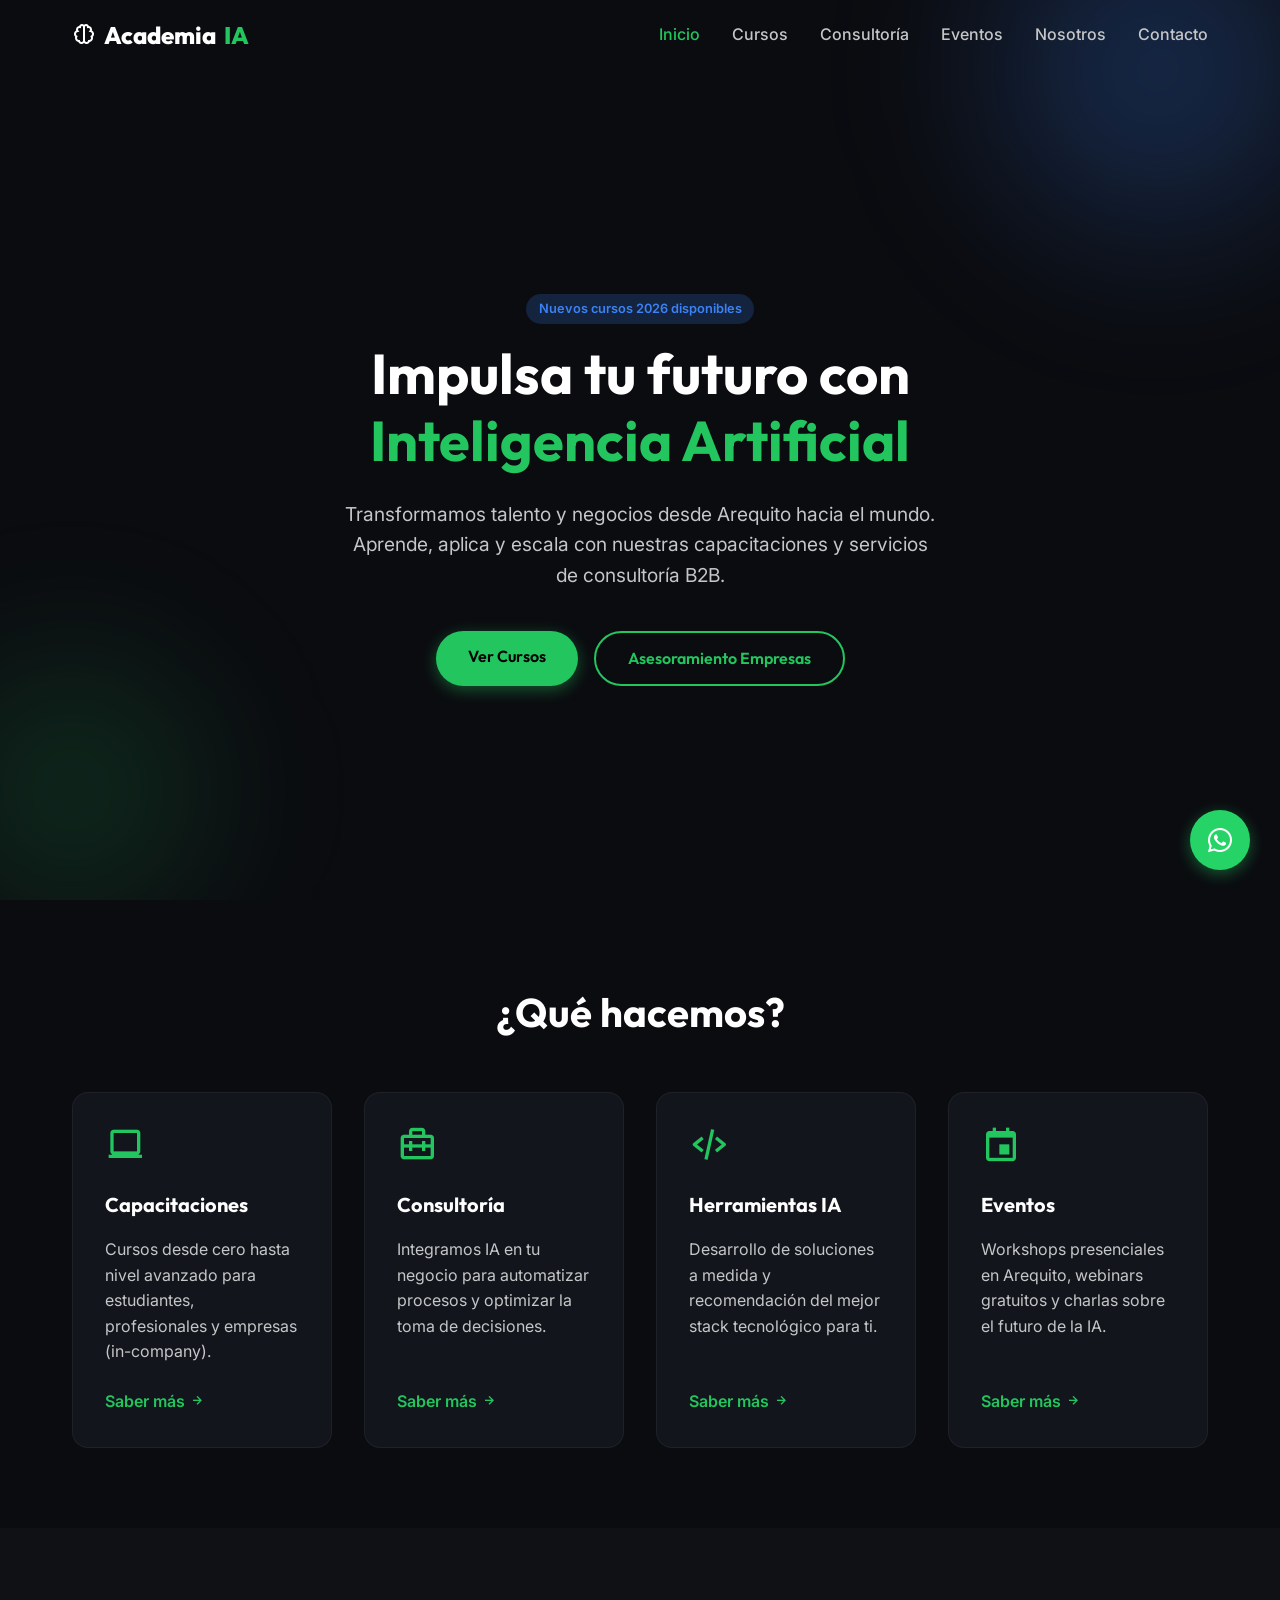
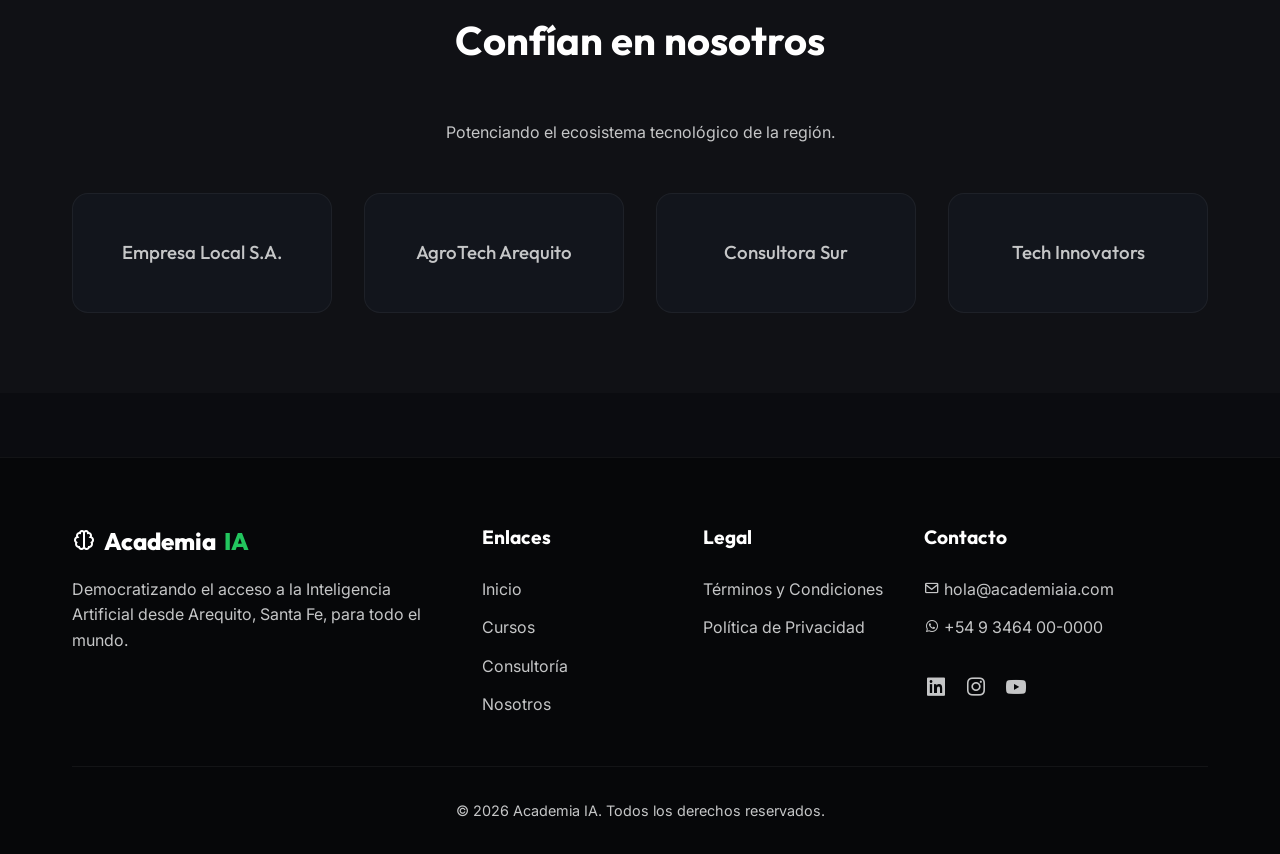
==== index.html @ dbc8f52d "Initial commit: Sitio web Academia IA" ====
﻿<!DOCTYPE html>
<html lang="es">
<head>
    <meta charset="UTF-8">
    <meta name="viewport" content="width=device-width, initial-scale=1.0">
    <title>Academia IA | Impulsa tu futuro con Inteligencia Artificial</title>
    <meta name="description" content="Academia y Consultora de Inteligencia Artificial en Arequito. Capacitaciones, consultoría B2B y herramientas IA.">
    <!-- Boxicons CSS -->
    <link href='https://unpkg.com/boxicons@2.1.4/css/boxicons.min.css' rel='stylesheet'>
    <!-- Custom CSS -->
    <link rel="stylesheet" href="css/style.css">
</head>
<body>

    <!-- Header / Navbar -->
    <header class="header">
        <div class="container nav-container">
            <a href="index.html" class="logo">
                <i class='bx bx-brain'></i> Academia<span>IA</span>
            </a>
            
            <nav class="nav-menu">
                <a href="index.html" class="nav-link active">Inicio</a>
                <a href="capacitaciones.html" class="nav-link">Cursos</a>
                <a href="servicios.html" class="nav-link">Consultoría</a>
                <a href="eventos.html" class="nav-link">Eventos</a>
                <a href="nosotros.html" class="nav-link">Nosotros</a>
                <a href="contacto.html" class="nav-link">Contacto</a>
            </nav>

            <button class="hamburger">
                <i class='bx bx-menu'></i>
            </button>
        </div>
    </header>

    <!-- Hero Section -->
    <section class="hero">
        <div class="container">
            <div class="hero-content">
                <span class="badge">Nuevos cursos 2026 disponibles</span>
                <h1 class="hero-title">Impulsa tu futuro con <span class="text-gradient">Inteligencia Artificial</span></h1>
                <p class="hero-subtitle">Transformamos talento y negocios desde Arequito hacia el mundo. Aprende, aplica y escala con nuestras capacitaciones y servicios de consultoría B2B.</p>
                
                <div class="hero-btns">
                    <a href="capacitaciones.html" class="btn btn-primary">Ver Cursos</a>
                    <a href="servicios.html" class="btn btn-outline">Asesoramiento Empresas</a>
                </div>
            </div>
        </div>
    </section>

    <!-- Qué hacemos Section -->
    <section class="section">
        <div class="container">
            <h2 class="section-title">¿Qué hacemos?</h2>
            
            <div class="grid-4">
                <!-- Pilar 1 -->
                <div class="card">
                    <i class='bx bx-laptop card-icon'></i>
                    <h3 class="card-title">Capacitaciones</h3>
                    <p class="card-desc">Cursos desde cero hasta nivel avanzado para estudiantes, profesionales y empresas (in-company).</p>
                    <a href="capacitaciones.html" class="text-gradient" style="font-weight:600;">Saber más <i class='bx bx-right-arrow-alt'></i></a>
                </div>
                
                <!-- Pilar 2 -->
                <div class="card">
                    <i class='bx bx-briefcase-alt-2 card-icon'></i>
                    <h3 class="card-title">Consultoría</h3>
                    <p class="card-desc">Integramos IA en tu negocio para automatizar procesos y optimizar la toma de decisiones.</p>
                    <a href="servicios.html" class="text-gradient" style="font-weight:600;">Saber más <i class='bx bx-right-arrow-alt'></i></a>
                </div>

                <!-- Pilar 3 -->
                <div class="card">
                    <i class='bx bx-code-alt card-icon'></i>
                    <h3 class="card-title">Herramientas IA</h3>
                    <p class="card-desc">Desarrollo de soluciones a medida y recomendación del mejor stack tecnológico para ti.</p>
                    <a href="servicios.html" class="text-gradient" style="font-weight:600;">Saber más <i class='bx bx-right-arrow-alt'></i></a>
                </div>

                <!-- Pilar 4 -->
                <div class="card">
                    <i class='bx bx-calendar-event card-icon'></i>
                    <h3 class="card-title">Eventos</h3>
                    <p class="card-desc">Workshops presenciales en Arequito, webinars gratuitos y charlas sobre el futuro de la IA.</p>
                    <a href="eventos.html" class="text-gradient" style="font-weight:600;">Saber más <i class='bx bx-right-arrow-alt'></i></a>
                </div>
            </div>
        </div>
    </section>

    <!-- Confianza Section -->
    <section class="section" style="background: rgba(255,255,255,0.02);">
        <div class="container">
            <h2 class="section-title">Confían en nosotros</h2>
            <p class="text-center" style="margin-bottom: 3rem; color: var(--text-main);">Potenciando el ecosistema tecnológico de la región.</p>
            
            <div class="grid-4 text-center">
                <div class="card" style="align-items: center; justify-content: center; min-height: 120px;">
                    <h3 style="color: var(--text-main); font-weight: 500;">Empresa Local S.A.</h3>
                </div>
                <div class="card" style="align-items: center; justify-content: center; min-height: 120px;">
                    <h3 style="color: var(--text-main); font-weight: 500;">AgroTech Arequito</h3>
                </div>
                <div class="card" style="align-items: center; justify-content: center; min-height: 120px;">
                    <h3 style="color: var(--text-main); font-weight: 500;">Consultora Sur</h3>
                </div>
                <div class="card" style="align-items: center; justify-content: center; min-height: 120px;">
                    <h3 style="color: var(--text-main); font-weight: 500;">Tech Innovators</h3>
                </div>
            </div>
        </div>
    </section>

    <!-- Footer -->
    <footer class="footer">
        <div class="container">
            <div class="footer-grid">
                <div class="footer-col">
                    <a href="index.html" class="logo" style="margin-bottom: 1rem;">
                        <i class='bx bx-brain'></i> Academia<span>IA</span>
                    </a>
                    <p style="color: var(--text-main); margin-bottom: 1rem;">
                        Democratizando el acceso a la Inteligencia Artificial desde Arequito, Santa Fe, para todo el mundo.
                    </p>
                </div>
                
                <div class="footer-col">
                    <h4>Enlaces</h4>
                    <div class="footer-links">
                        <a href="index.html">Inicio</a>
                        <a href="capacitaciones.html">Cursos</a>
                        <a href="servicios.html">Consultoría</a>
                        <a href="nosotros.html">Nosotros</a>
                    </div>
                </div>

                <div class="footer-col">
                    <h4>Legal</h4>
                    <div class="footer-links">
                        <a href="#">Términos y Condiciones</a>
                        <a href="#">Política de Privacidad</a>
                    </div>
                </div>

                <div class="footer-col">
                    <h4>Contacto</h4>
                    <div class="footer-links">
                        <a href="mailto:hola@academiaia.com"><i class='bx bx-envelope'></i> hola@academiaia.com</a>
                        <a href="#"><i class='bx bxl-whatsapp'></i> +54 9 3464 00-0000</a>
                        <div style="display: flex; gap: 1rem; margin-top: 1rem; font-size: 1.5rem;">
                            <a href="#"><i class='bx bxl-linkedin-square'></i></a>
                            <a href="#"><i class='bx bxl-instagram'></i></a>
                            <a href="#"><i class='bx bxl-youtube'></i></a>
                        </div>
                    </div>
                </div>
            </div>
            
            <div class="footer-bottom">
                <p>&copy; 2026 Academia IA. Todos los derechos reservados.</p>
            </div>
        </div>
    </footer>

    <!-- WhatsApp FAB -->
    <a href="#" class="wa-fab" target="_blank" aria-label="Chat en WhatsApp">
        <i class='bx bxl-whatsapp'></i>
    </a>

    <script src="js/main.js"></script>
</body>
</html>
---- css/style.css ----
@import url('https://fonts.googleapis.com/css2?family=Inter:wght@300;400;500;600&family=Outfit:wght@400;500;700;800&display=swap');

:root {
  --bg-main: #0B0C10;
  --bg-card: #12151c;
  --bg-glass: rgba(31, 40, 51, 0.7);
  --text-main: #C5C6C7;
  --text-light: #ffffff;
  
  /* Nuevos tonos verdes y azules sólidos */
  --accent-blue: #3b82f6; 
  --accent-green: #22c55e;
  
  --font-body: 'Inter', sans-serif;
  --font-heading: 'Outfit', sans-serif;
  
  --transition: all 0.3s ease;
  --radius-sm: 8px;
  --radius-md: 16px;
  --radius-lg: 24px;
}

* {
  margin: 0;
  padding: 0;
  box-sizing: border-box;
}

body {
  font-family: var(--font-body);
  background-color: var(--bg-main);
  color: var(--text-main);
  line-height: 1.6;
  overflow-x: hidden;
}

h1, h2, h3, h4, h5, h6 {
  font-family: var(--font-heading);
  color: var(--text-light);
  font-weight: 700;
}

a {
  text-decoration: none;
  color: inherit;
  transition: var(--transition);
}

ul {
  list-style: none;
}

img {
  max-width: 100%;
  height: auto;
  display: block;
}

/* Typography Utilities (Ahora sin degradado) */
.text-gradient {
  color: var(--accent-green);
}

.text-center { text-align: center; }

/* Layout */
.container {
  width: 100%;
  max-width: 1200px;
  margin: 0 auto;
  padding: 0 2rem;
}

.section {
  padding: 5rem 0;
}

.section-title {
  font-size: 2.5rem;
  margin-bottom: 3rem;
  text-align: center;
}

/* Buttons */
.btn {
  display: inline-block;
  padding: 0.8rem 2rem;
  border-radius: 50px;
  font-family: var(--font-heading);
  font-weight: 600;
  font-size: 1rem;
  cursor: pointer;
  transition: var(--transition);
  border: none;
  text-align: center;
}

.btn-primary {
  background: var(--accent-green);
  color: #000;
  box-shadow: 0 4px 15px rgba(34, 197, 94, 0.4);
}

.btn-primary:hover {
  transform: translateY(-3px);
  box-shadow: 0 6px 20px rgba(34, 197, 94, 0.6);
}

.btn-outline {
  background: transparent;
  color: var(--accent-green);
  border: 2px solid var(--accent-green);
}

.btn-outline:hover {
  background: rgba(34, 197, 94, 0.1);
  transform: translateY(-3px);
}

/* Header & Nav */
.header {
  position: fixed;
  top: 0;
  left: 0;
  width: 100%;
  z-index: 1000;
  padding: 1rem 0;
  transition: var(--transition);
}

.header.scrolled {
  background: var(--bg-glass);
  backdrop-filter: blur(10px);
  -webkit-backdrop-filter: blur(10px);
  box-shadow: 0 4px 30px rgba(0, 0, 0, 0.5);
  padding: 0.8rem 0;
}

.nav-container {
  display: flex;
  justify-content: space-between;
  align-items: center;
}

.logo {
  font-family: var(--font-heading);
  font-size: 1.5rem;
  font-weight: 800;
  color: var(--text-light);
  display: flex;
  align-items: center;
  gap: 0.5rem;
}

.logo span {
  color: var(--accent-green);
}

.nav-menu {
  display: flex;
  gap: 2rem;
  align-items: center;
}

.nav-link {
  font-weight: 500;
  font-size: 1rem;
  color: var(--text-main);
}

.nav-link:hover, .nav-link.active {
  color: var(--accent-green);
}

.hamburger {
  display: none;
  cursor: pointer;
  background: none;
  border: none;
  color: var(--text-light);
  font-size: 1.5rem;
}

/* Hero Section Animada */
.hero {
  min-height: 100vh;
  display: flex;
  align-items: center;
  position: relative;
  overflow: hidden;
  padding-top: 80px;
}

@keyframes floatOrb1 {
  0% { transform: translate(0, 0) scale(1); }
  33% { transform: translate(-50px, 50px) scale(1.1); }
  66% { transform: translate(30px, -30px) scale(0.9); }
  100% { transform: translate(0, 0) scale(1); }
}

@keyframes floatOrb2 {
  0% { transform: translate(0, 0) scale(1); }
  33% { transform: translate(50px, -50px) scale(1.1); }
  66% { transform: translate(-30px, 30px) scale(0.9); }
  100% { transform: translate(0, 0) scale(1); }
}

.hero::before {
  content: '';
  position: absolute;
  top: -20%;
  right: -10%;
  width: 500px;
  height: 500px;
  background: radial-gradient(circle, rgba(59,130,246,0.3) 0%, rgba(11,12,16,0) 70%);
  border-radius: 50%;
  z-index: -1;
  filter: blur(60px);
  animation: floatOrb1 15s ease-in-out infinite;
}

.hero::after {
  content: '';
  position: absolute;
  bottom: -10%;
  left: -10%;
  width: 400px;
  height: 400px;
  background: radial-gradient(circle, rgba(34,197,94,0.2) 0%, rgba(11,12,16,0) 70%);
  border-radius: 50%;
  z-index: -1;
  filter: blur(60px);
  animation: floatOrb2 12s ease-in-out infinite reverse;
}

.hero-content {
  max-width: 800px;
  margin: 0 auto;
  text-align: center;
}

.hero-title {
  font-size: 3.5rem;
  line-height: 1.2;
  margin-bottom: 1.5rem;
}

.hero-subtitle {
  font-size: 1.2rem;
  margin-bottom: 2.5rem;
  color: var(--text-main);
  max-width: 600px;
  margin-left: auto;
  margin-right: auto;
}

.hero-btns {
  display: flex;
  gap: 1rem;
  justify-content: center;
}

/* Cards / Features */
.grid-2 {
  display: grid;
  grid-template-columns: repeat(2, 1fr);
  gap: 2rem;
}

.grid-3 {
  display: grid;
  grid-template-columns: repeat(3, 1fr);
  gap: 2rem;
}

.grid-4 {
  display: grid;
  grid-template-columns: repeat(4, 1fr);
  gap: 2rem;
}

.card {
  background: var(--bg-card);
  border: 1px solid rgba(255, 255, 255, 0.05);
  border-radius: var(--radius-md);
  padding: 2rem;
  transition: var(--transition);
  position: relative;
  overflow: hidden;
  display: flex;
  flex-direction: column;
}

.card:hover {
  transform: translateY(-10px);
  border-color: rgba(34, 197, 94, 0.3);
  box-shadow: 0 10px 30px rgba(0, 0, 0, 0.5);
}

.card-icon {
  font-size: 2.5rem;
  margin-bottom: 1.5rem;
  color: var(--accent-green);
}

.card-title {
  font-size: 1.25rem;
  margin-bottom: 1rem;
}

.card-desc {
  color: var(--text-main);
  margin-bottom: 1.5rem;
  flex-grow: 1;
}

/* Tabs */
.tabs {
  display: flex;
  justify-content: center;
  gap: 1rem;
  margin-bottom: 3rem;
}

.tab-btn {
  background: var(--bg-card);
  color: var(--text-main);
  border: 1px solid rgba(255,255,255,0.1);
  padding: 0.8rem 2rem;
  border-radius: 50px;
  cursor: pointer;
  font-family: var(--font-heading);
  font-weight: 600;
  transition: var(--transition);
}

.tab-btn.active, .tab-btn:hover {
  background: var(--accent-green);
  color: #000;
  border-color: var(--accent-green);
}

.tab-content {
  display: none;
}

.tab-content.active {
  display: block;
  animation: fadeIn 0.5s ease;
}

@keyframes fadeIn {
  from { opacity: 0; transform: translateY(10px); }
  to { opacity: 1; transform: translateY(0); }
}

/* Badges */
.badge {
  display: inline-block;
  padding: 0.3rem 0.8rem;
  border-radius: 50px;
  font-size: 0.8rem;
  font-weight: 600;
  background: rgba(59, 130, 246, 0.2);
  color: var(--accent-blue);
  margin-bottom: 1rem;
}

/* Forms */
.form-group {
  margin-bottom: 1.5rem;
}

.form-label {
  display: block;
  margin-bottom: 0.5rem;
  font-weight: 500;
}

.form-control {
  width: 100%;
  padding: 1rem;
  background: rgba(255,255,255,0.05);
  border: 1px solid rgba(255,255,255,0.1);
  border-radius: var(--radius-sm);
  color: var(--text-light);
  font-family: var(--font-body);
  transition: var(--transition);
}

.form-control:focus {
  outline: none;
  border-color: var(--accent-green);
  background: rgba(255,255,255,0.08);
}

/* Footer */
.footer {
  background: #060709;
  padding: 4rem 0 2rem;
  margin-top: 4rem;
  border-top: 1px solid rgba(255,255,255,0.05);
}

.footer-grid {
  display: grid;
  grid-template-columns: 2fr 1fr 1fr 1.5fr;
  gap: 2rem;
  margin-bottom: 3rem;
}

.footer-col h4 {
  font-size: 1.2rem;
  margin-bottom: 1.5rem;
  color: var(--text-light);
}

.footer-links {
  display: flex;
  flex-direction: column;
  gap: 0.8rem;
}

.footer-links a:hover {
  color: var(--accent-green);
}

.footer-bottom {
  text-align: center;
  padding-top: 2rem;
  border-top: 1px solid rgba(255,255,255,0.05);
  font-size: 0.9rem;
}

/* WhatsApp FAB */
.wa-fab {
  position: fixed;
  bottom: 30px;
  right: 30px;
  width: 60px;
  height: 60px;
  background: #25D366;
  color: white;
  border-radius: 50%;
  display: flex;
  align-items: center;
  justify-content: center;
  font-size: 2rem;
  box-shadow: 0 4px 15px rgba(37, 211, 102, 0.4);
  z-index: 1000;
  transition: var(--transition);
}

.wa-fab:hover {
  transform: scale(1.1);
  box-shadow: 0 6px 20px rgba(37, 211, 102, 0.6);
}

/* Responsive */
@media (max-width: 992px) {
  .grid-4 { grid-template-columns: repeat(2, 1fr); }
  .grid-3 { grid-template-columns: repeat(2, 1fr); }
  .footer-grid { grid-template-columns: repeat(2, 1fr); }
  .hero-title { font-size: 2.8rem; }
}

@media (max-width: 768px) {
  .hamburger { display: block; }
  
  .nav-menu {
    position: fixed;
    top: 0;
    right: -100%;
    width: 80%;
    max-width: 300px;
    height: 100vh;
    background: var(--bg-card);
    flex-direction: column;
    justify-content: center;
    transition: 0.4s ease;
    box-shadow: -5px 0 30px rgba(0,0,0,0.5);
  }
  
  .nav-menu.active {
    right: 0;
  }
  
  .grid-2, .grid-3, .grid-4 {
    grid-template-columns: 1fr;
  }
  
  .footer-grid {
    grid-template-columns: 1fr;
  }
  
  .hero-title { font-size: 2.2rem; }
  .hero-btns { flex-direction: column; }
  .section { padding: 3rem 0; }
}
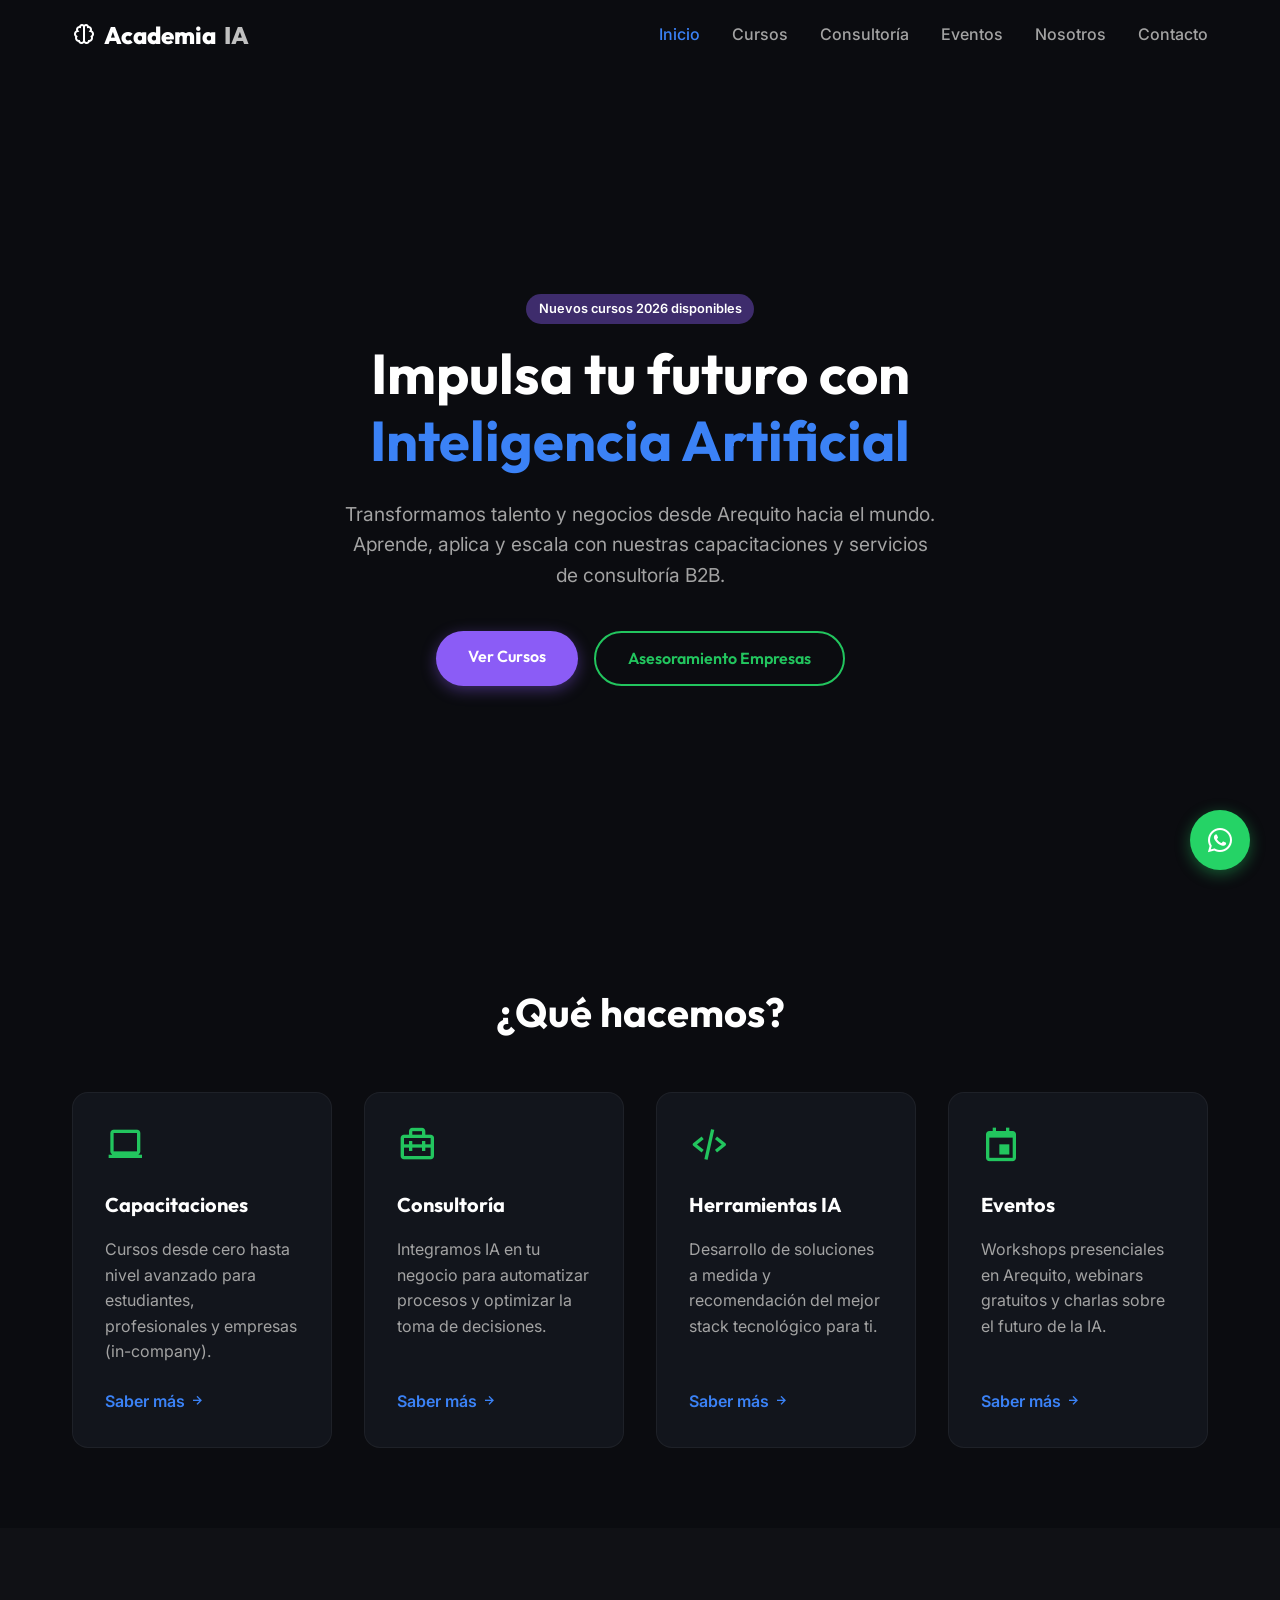
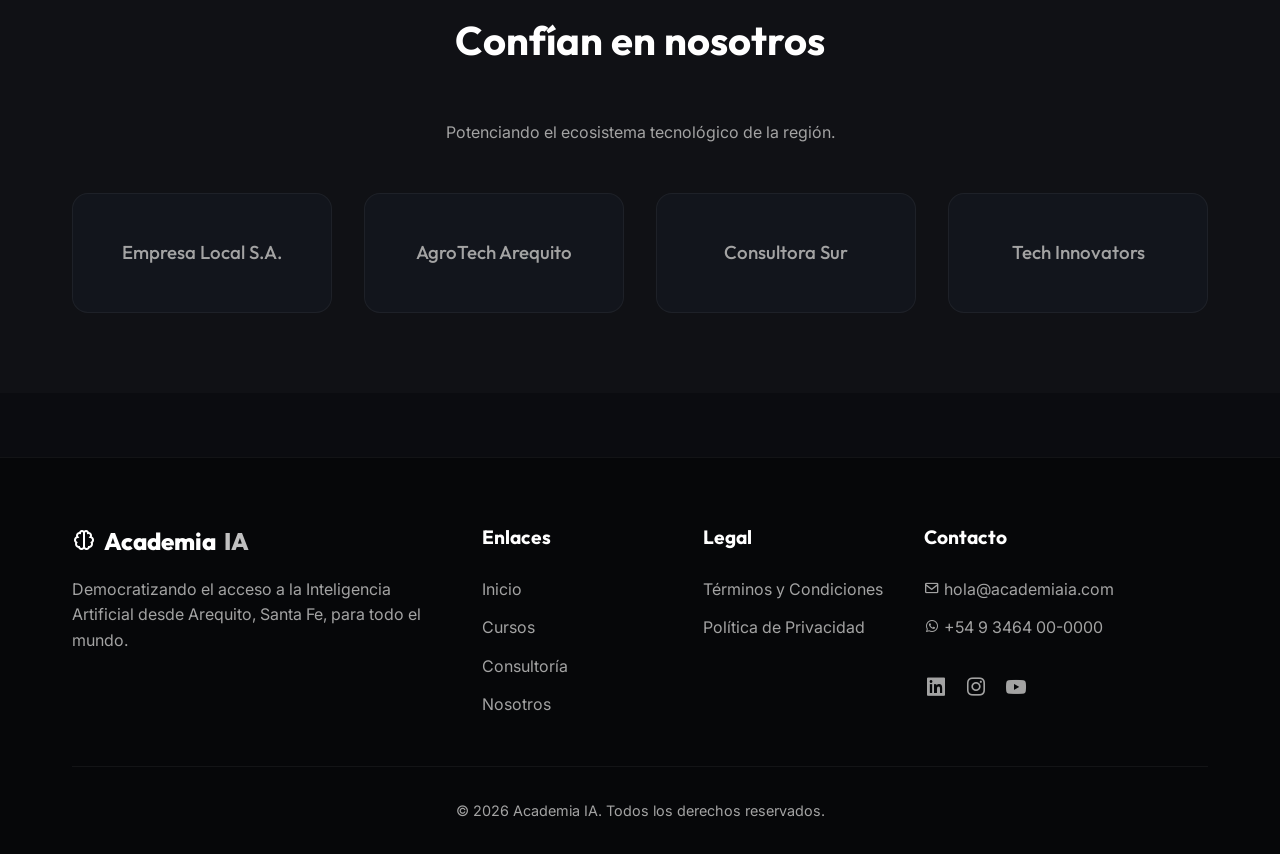
==== commit cb901036: "video de fondo" ====
--- a/index.html
+++ b/index.html
@@ -1,4 +1,4 @@
-﻿<!DOCTYPE html>
+<!DOCTYPE html>
 <html lang="es">
 <head>
     <meta charset="UTF-8">
@@ -36,9 +36,14 @@
 
     <!-- Hero Section -->
     <section class="hero">
-        <div class="container">
+        <!-- Video Background -->
+        <video src="assets/video/promo.mp4" autoplay loop muted playsinline class="hero-bg-video desktop-video"></video>
+        <video src="assets/video/promo-mobile.mp4" autoplay loop muted playsinline class="hero-bg-video mobile-video"></video>
+        <div class="hero-overlay"></div>
+
+        <div class="container" style="position: relative; z-index: 10;">
             <div class="hero-content">
-                <span class="badge">Nuevos cursos 2026 disponibles</span>
+                <span class="badge" style="background: rgba(139, 92, 246, 0.4); color: #fff;">Nuevos cursos 2026 disponibles</span>
                 <h1 class="hero-title">Impulsa tu futuro con <span class="text-gradient">Inteligencia Artificial</span></h1>
                 <p class="hero-subtitle">Transformamos talento y negocios desde Arequito hacia el mundo. Aprende, aplica y escala con nuestras capacitaciones y servicios de consultoría B2B.</p>
                 
--- a/css/style.css
+++ b/css/style.css
@@ -1,15 +1,17 @@
 @import url('https://fonts.googleapis.com/css2?family=Inter:wght@300;400;500;600&family=Outfit:wght@400;500;700;800&display=swap');
 
 :root {
-  --bg-main: #0B0C10;
-  --bg-card: #12151c;
-  --bg-glass: rgba(31, 40, 51, 0.7);
-  --text-main: #C5C6C7;
-  --text-light: #ffffff;
-  
-  /* Nuevos tonos verdes y azules sólidos */
-  --accent-blue: #3b82f6; 
-  --accent-green: #22c55e;
+  --bg-main: #0B0C10; /* Negro */
+  --bg-card: #12151c; /* Fondo tarjetas (negro azulado) */
+  --bg-glass: rgba(18, 21, 28, 0.7);
+  --text-main: #a3a3a3; /* Gris claro para textos */
+  --text-light: #ffffff; /* Blanco para encabezados */
+  
+  /* Nueva Paleta: Negro, Azul, Gris Plata, Verde, Violeta, Blanco */
+  --accent-blue: #3b82f6; /* Azul para IA */
+  --accent-silver: #c0c0c0; /* Gris Plata para IA */
+  --accent-green: #22c55e; /* Verde para el resto */
+  --accent-purple: #8b5cf6; /* Violeta para atención/importante */
   
   --font-body: 'Inter', sans-serif;
   --font-heading: 'Outfit', sans-serif;
@@ -56,9 +58,9 @@
   display: block;
 }
 
-/* Typography Utilities (Ahora sin degradado) */
+/* Color sólido para textos destacados (IA -> Azul) */
 .text-gradient {
-  color: var(--accent-green);
+  color: var(--accent-blue);
 }
 
 .text-center { text-align: center; }
@@ -95,17 +97,19 @@
   text-align: center;
 }
 
+/* Llamado de atención -> Violeta */
 .btn-primary {
-  background: var(--accent-green);
-  color: #000;
-  box-shadow: 0 4px 15px rgba(34, 197, 94, 0.4);
+  background: var(--accent-purple);
+  color: #fff;
+  box-shadow: 0 4px 15px rgba(139, 92, 246, 0.4);
 }
 
 .btn-primary:hover {
   transform: translateY(-3px);
-  box-shadow: 0 6px 20px rgba(34, 197, 94, 0.6);
-}
-
+  box-shadow: 0 6px 20px rgba(139, 92, 246, 0.6);
+}
+
+/* Resto -> Verde */
 .btn-outline {
   background: transparent;
   color: var(--accent-green);
@@ -152,8 +156,9 @@
   gap: 0.5rem;
 }
 
+/* Logo highlight -> Azul / Plata */
 .logo span {
-  color: var(--accent-green);
+  color: var(--accent-silver);
 }
 
 .nav-menu {
@@ -169,7 +174,7 @@
 }
 
 .nav-link:hover, .nav-link.active {
-  color: var(--accent-green);
+  color: var(--accent-blue);
 }
 
 .hamburger {
@@ -181,7 +186,7 @@
   font-size: 1.5rem;
 }
 
-/* Hero Section Animada */
+/* Hero Section Animada con Video de Fondo */
 .hero {
   min-height: 100vh;
   display: flex;
@@ -191,46 +196,29 @@
   padding-top: 80px;
 }
 
-@keyframes floatOrb1 {
-  0% { transform: translate(0, 0) scale(1); }
-  33% { transform: translate(-50px, 50px) scale(1.1); }
-  66% { transform: translate(30px, -30px) scale(0.9); }
-  100% { transform: translate(0, 0) scale(1); }
-}
-
-@keyframes floatOrb2 {
-  0% { transform: translate(0, 0) scale(1); }
-  33% { transform: translate(50px, -50px) scale(1.1); }
-  66% { transform: translate(-30px, 30px) scale(0.9); }
-  100% { transform: translate(0, 0) scale(1); }
-}
-
-.hero::before {
-  content: '';
+.hero-bg-video {
   position: absolute;
-  top: -20%;
-  right: -10%;
-  width: 500px;
-  height: 500px;
-  background: radial-gradient(circle, rgba(59,130,246,0.3) 0%, rgba(11,12,16,0) 70%);
-  border-radius: 50%;
-  z-index: -1;
-  filter: blur(60px);
-  animation: floatOrb1 15s ease-in-out infinite;
-}
-
-.hero::after {
-  content: '';
+  top: 0;
+  left: 0;
+  width: 100%;
+  height: 100%;
+  object-fit: cover;
+  z-index: 0;
+  filter: blur(4px) brightness(0.8); /* Menos borroso y mucho más brillante */
+}
+
+.mobile-video {
+  display: none;
+}
+
+.hero-overlay {
   position: absolute;
-  bottom: -10%;
-  left: -10%;
-  width: 400px;
-  height: 400px;
-  background: radial-gradient(circle, rgba(34,197,94,0.2) 0%, rgba(11,12,16,0) 70%);
-  border-radius: 50%;
-  z-index: -1;
-  filter: blur(60px);
-  animation: floatOrb2 12s ease-in-out infinite reverse;
+  top: 0;
+  left: 0;
+  width: 100%;
+  height: 100%;
+  background: linear-gradient(to bottom, rgba(11, 12, 16, 0.1) 0%, rgba(11, 12, 16, 0.9) 100%);
+  z-index: 1;
 }
 
 .hero-content {
@@ -293,14 +281,14 @@
 
 .card:hover {
   transform: translateY(-10px);
-  border-color: rgba(34, 197, 94, 0.3);
+  border-color: rgba(34, 197, 94, 0.3); /* Hover general verde */
   box-shadow: 0 10px 30px rgba(0, 0, 0, 0.5);
 }
 
 .card-icon {
   font-size: 2.5rem;
   margin-bottom: 1.5rem;
-  color: var(--accent-green);
+  color: var(--accent-green); /* Iconos de tarjeta en verde */
 }
 
 .card-title {
@@ -334,10 +322,11 @@
   transition: var(--transition);
 }
 
+/* Tab Activo -> Azul */
 .tab-btn.active, .tab-btn:hover {
-  background: var(--accent-green);
-  color: #000;
-  border-color: var(--accent-green);
+  background: var(--accent-blue);
+  color: #fff;
+  border-color: var(--accent-blue);
 }
 
 .tab-content {
@@ -354,15 +343,15 @@
   to { opacity: 1; transform: translateY(0); }
 }
 
-/* Badges */
+/* Badges (Infos importantes -> Violeta) */
 .badge {
   display: inline-block;
   padding: 0.3rem 0.8rem;
   border-radius: 50px;
   font-size: 0.8rem;
   font-weight: 600;
-  background: rgba(59, 130, 246, 0.2);
-  color: var(--accent-blue);
+  background: rgba(139, 92, 246, 0.2);
+  color: var(--accent-purple);
   margin-bottom: 1rem;
 }
 
@@ -390,7 +379,7 @@
 
 .form-control:focus {
   outline: none;
-  border-color: var(--accent-green);
+  border-color: var(--accent-blue);
   background: rgba(255,255,255,0.08);
 }
 
@@ -465,6 +454,9 @@
 }
 
 @media (max-width: 768px) {
+  .desktop-video { display: none; }
+  .mobile-video { display: block; }
+
   .hamburger { display: block; }
   
   .nav-menu {
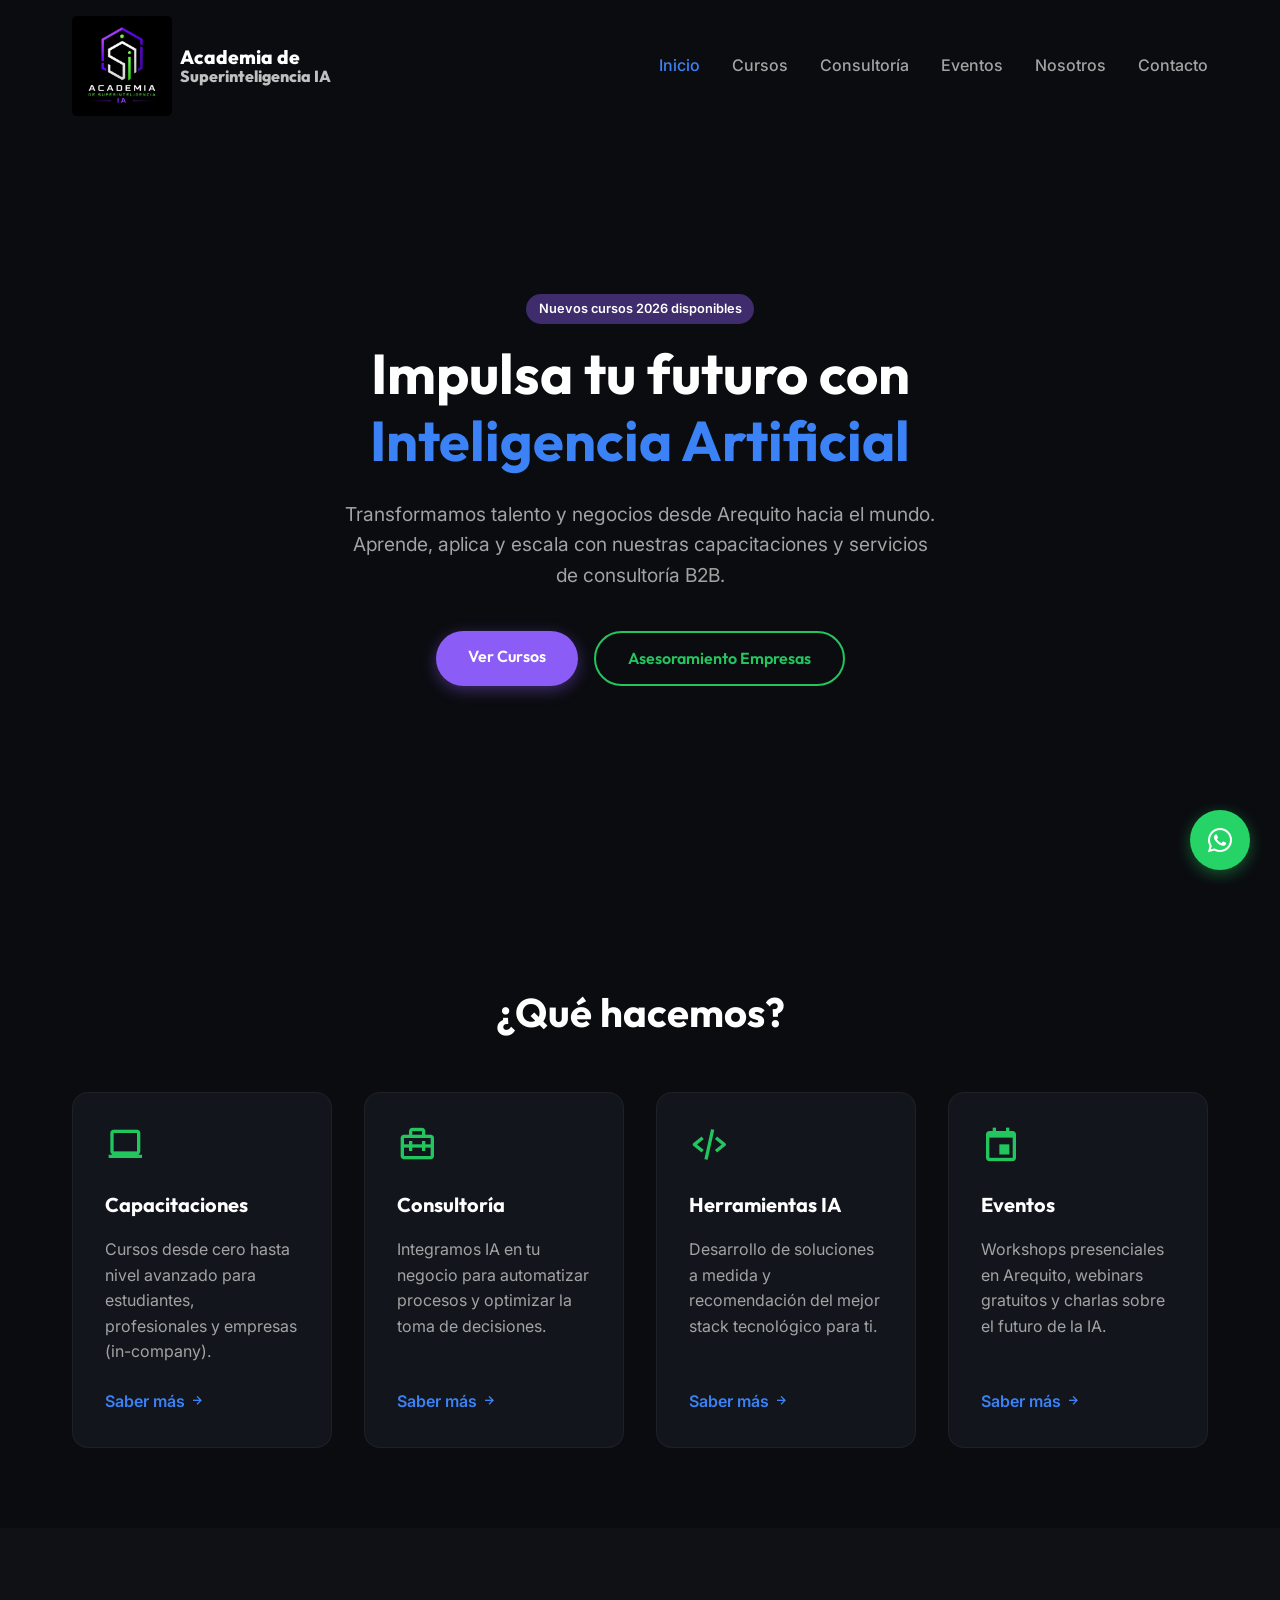
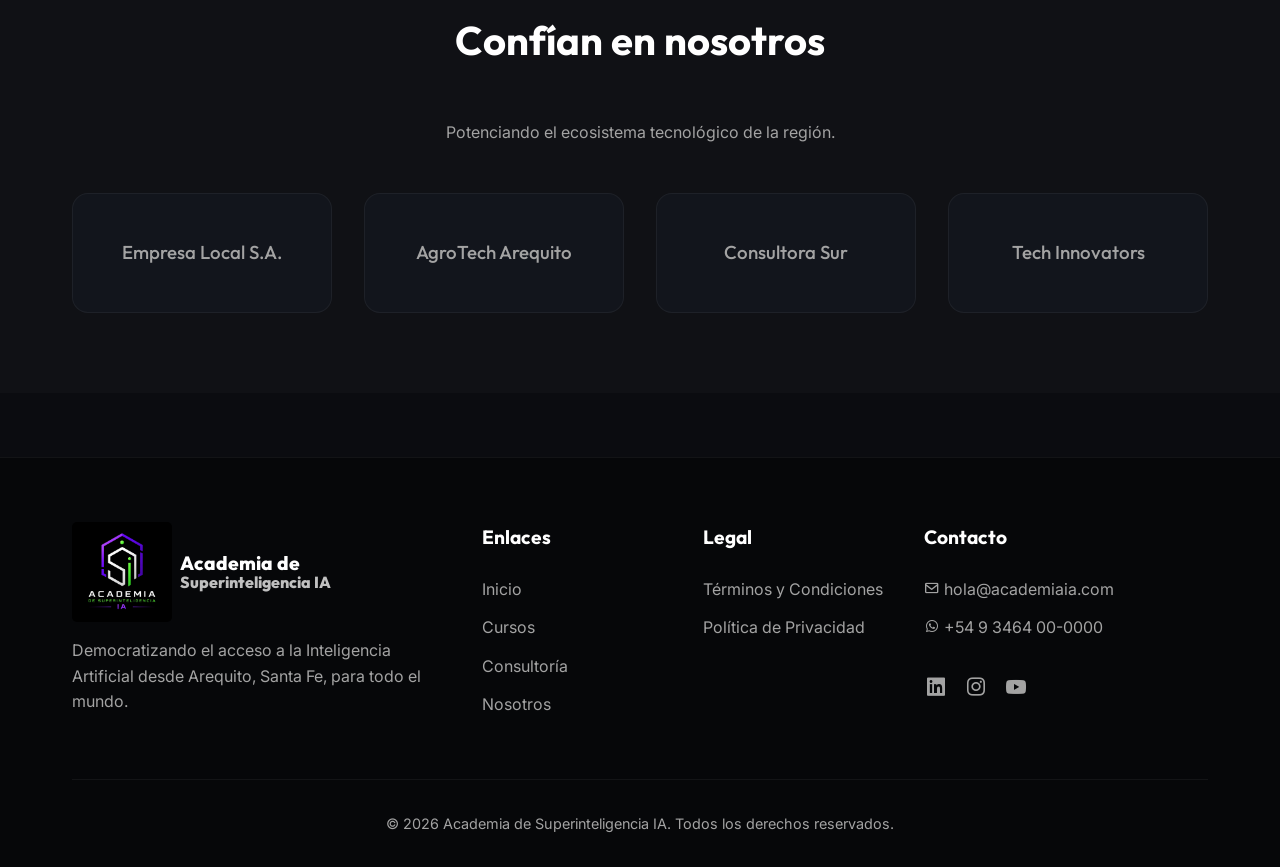
==== commit fd24c69c: "icono y nombre" ====
--- a/index.html
+++ b/index.html
@@ -3,7 +3,7 @@
 <head>
     <meta charset="UTF-8">
     <meta name="viewport" content="width=device-width, initial-scale=1.0">
-    <title>Academia IA | Impulsa tu futuro con Inteligencia Artificial</title>
+    <title>Academia de Superinteligencia IA | Impulsa tu futuro con Inteligencia Artificial</title>
     <meta name="description" content="Academia y Consultora de Inteligencia Artificial en Arequito. Capacitaciones, consultoría B2B y herramientas IA.">
     <!-- Boxicons CSS -->
     <link href='https://unpkg.com/boxicons@2.1.4/css/boxicons.min.css' rel='stylesheet'>
@@ -16,7 +16,8 @@
     <header class="header">
         <div class="container nav-container">
             <a href="index.html" class="logo">
-                <i class='bx bx-brain'></i> Academia<span>IA</span>
+                <img src="assets/img/logo.jpeg" alt="Logo Academia" class="logo-img">
+                <div class="logo-text">Academia de <span>Superinteligencia IA</span></div>
             </a>
             
             <nav class="nav-menu">
@@ -125,7 +126,8 @@
             <div class="footer-grid">
                 <div class="footer-col">
                     <a href="index.html" class="logo" style="margin-bottom: 1rem;">
-                        <i class='bx bx-brain'></i> Academia<span>IA</span>
+                        <img src="assets/img/logo.jpeg" alt="Logo Academia" class="logo-img">
+                        <div class="logo-text">Academia de <span>Superinteligencia IA</span></div>
                     </a>
                     <p style="color: var(--text-main); margin-bottom: 1rem;">
                         Democratizando el acceso a la Inteligencia Artificial desde Arequito, Santa Fe, para todo el mundo.
@@ -165,7 +167,7 @@
             </div>
             
             <div class="footer-bottom">
-                <p>&copy; 2026 Academia IA. Todos los derechos reservados.</p>
+                <p>&copy; 2026 Academia de Superinteligencia IA. Todos los derechos reservados.</p>
             </div>
         </div>
     </footer>
--- a/css/style.css
+++ b/css/style.css
@@ -159,6 +159,23 @@
 /* Logo highlight -> Azul / Plata */
 .logo span {
   color: var(--accent-silver);
+}
+
+.logo-text {
+  display: flex;
+  flex-direction: column;
+  line-height: 1.1;
+  font-size: 1.2rem;
+}
+
+.logo-text span {
+  font-size: 1rem;
+}
+
+.logo-img {
+  width: 100px;
+  height: auto;
+  border-radius: 5px;
 }
 
 .nav-menu {
@@ -458,6 +475,18 @@
   .mobile-video { display: block; }
 
   .hamburger { display: block; }
+
+  .logo-text {
+    font-size: 1.1rem;
+  }
+  
+  .logo-text span {
+    font-size: 0.85rem;
+  }
+
+  .logo-img {
+    width: 60px;
+  }
   
   .nav-menu {
     position: fixed;
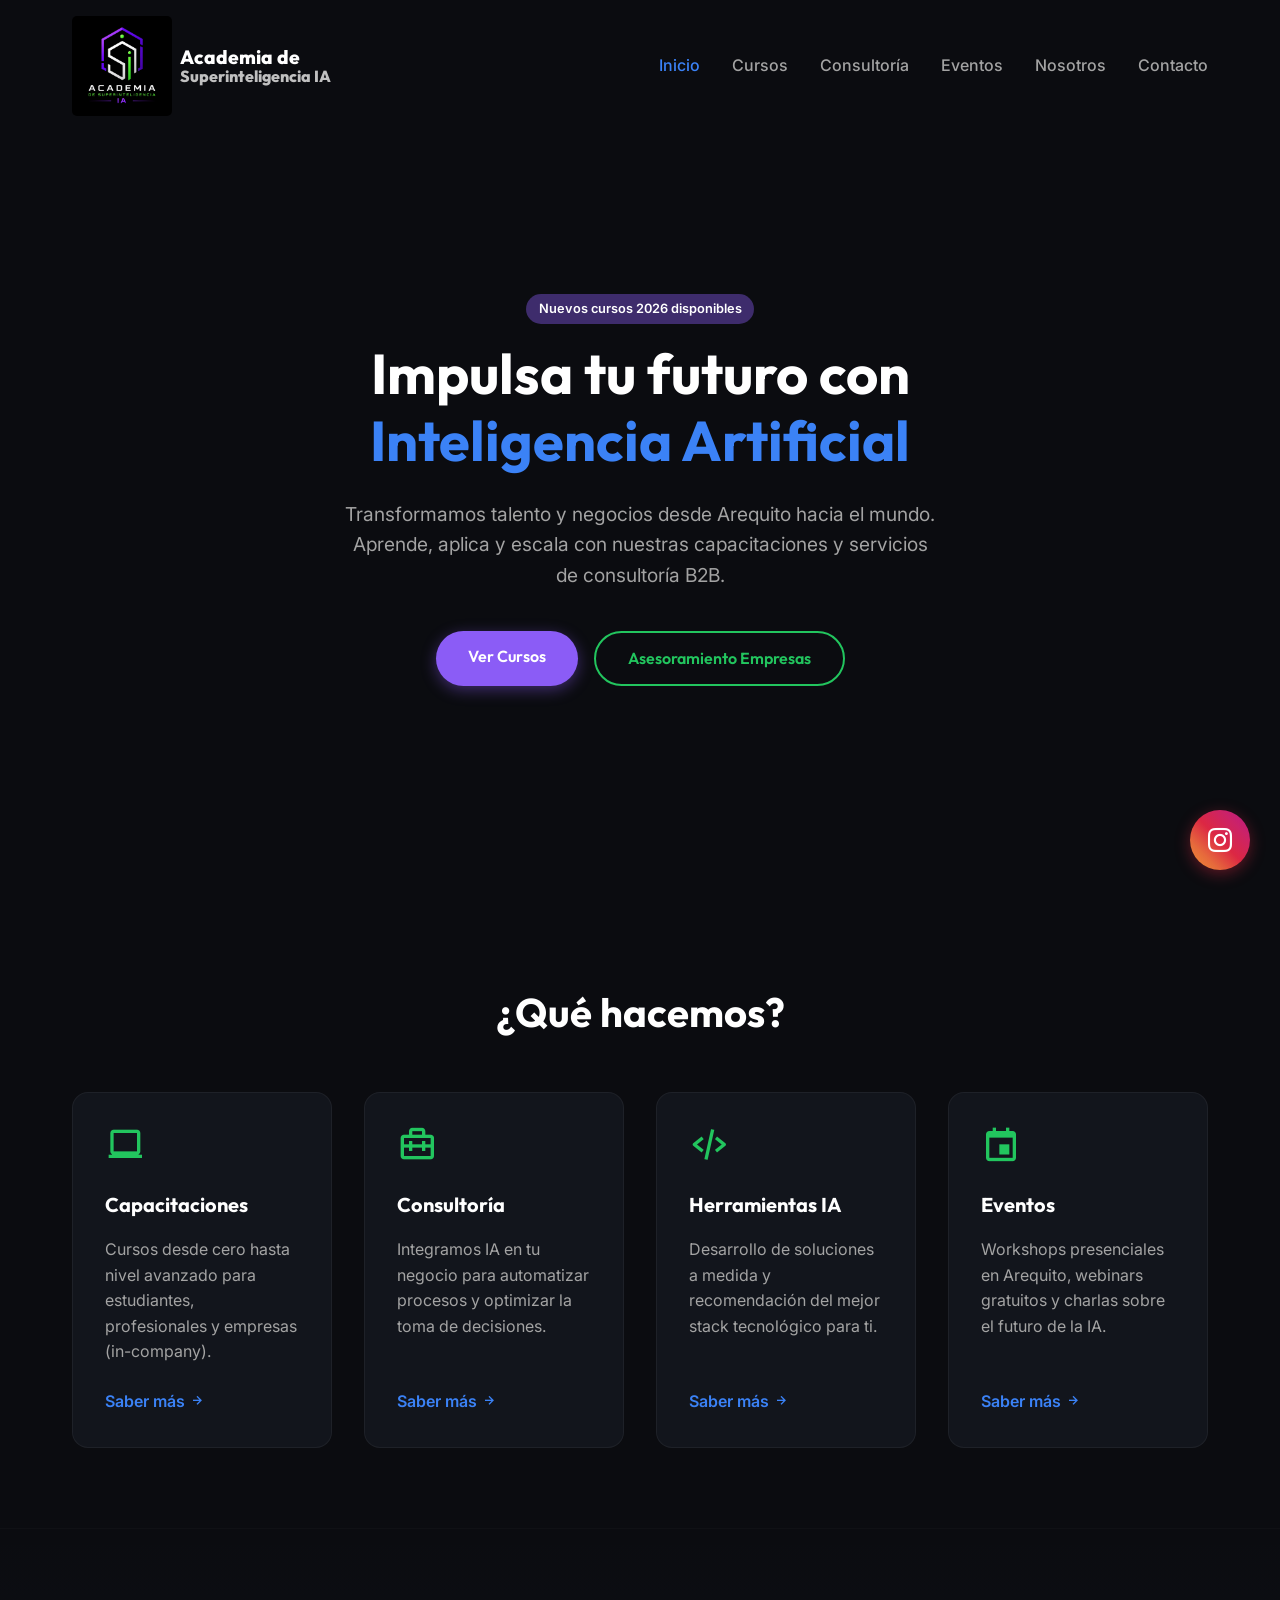
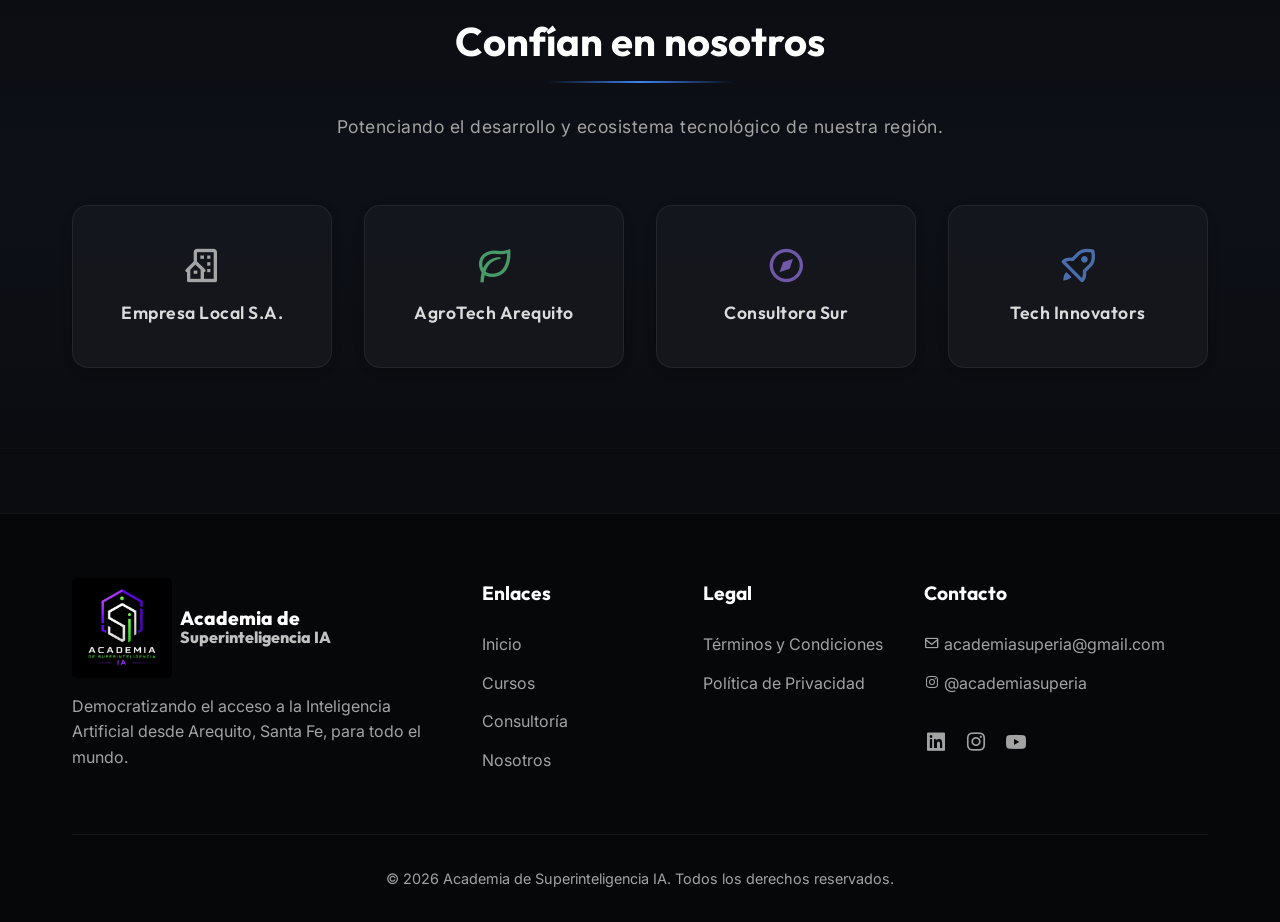
==== commit 68bc5107: "agregado de correo, instagram y mejoras visuales, terminos y condiciones y politica" ====
--- a/index.html
+++ b/index.html
@@ -98,23 +98,32 @@
     </section>
 
     <!-- Confianza Section -->
-    <section class="section" style="background: rgba(255,255,255,0.02);">
+    <section class="section" style="background: linear-gradient(180deg, rgba(11, 12, 16, 0) 0%, rgba(59, 130, 246, 0.03) 50%, rgba(11, 12, 16, 0) 100%); border-top: 1px solid rgba(255, 255, 255, 0.02); border-bottom: 1px solid rgba(255, 255, 255, 0.02);">
         <div class="container">
-            <h2 class="section-title">Confían en nosotros</h2>
-            <p class="text-center" style="margin-bottom: 3rem; color: var(--text-main);">Potenciando el ecosistema tecnológico de la región.</p>
+            <h2 class="section-title" style="position: relative; display: inline-block; left: 50%; transform: translateX(-50%); margin-bottom: 1rem;">
+                Confían en nosotros
+                <span style="position: absolute; bottom: -10px; left: 25%; width: 50%; height: 2px; background: linear-gradient(90deg, transparent, var(--accent-blue), transparent);"></span>
+            </h2>
+            <p class="text-center" style="margin-top: 1.5rem; margin-bottom: 4rem; color: var(--text-main); font-size: 1.1rem; letter-spacing: 0.5px;">
+                Potenciando el desarrollo y ecosistema tecnológico de nuestra región.
+            </p>
             
-            <div class="grid-4 text-center">
-                <div class="card" style="align-items: center; justify-content: center; min-height: 120px;">
-                    <h3 style="color: var(--text-main); font-weight: 500;">Empresa Local S.A.</h3>
+            <div class="brand-grid">
+                <div class="brand-logo-card">
+                    <i class='bx bx-building-house'></i>
+                    <span class="brand-name">Empresa Local S.A.</span>
                 </div>
-                <div class="card" style="align-items: center; justify-content: center; min-height: 120px;">
-                    <h3 style="color: var(--text-main); font-weight: 500;">AgroTech Arequito</h3>
+                <div class="brand-logo-card">
+                    <i class='bx bx-leaf'></i>
+                    <span class="brand-name">AgroTech Arequito</span>
                 </div>
-                <div class="card" style="align-items: center; justify-content: center; min-height: 120px;">
-                    <h3 style="color: var(--text-main); font-weight: 500;">Consultora Sur</h3>
+                <div class="brand-logo-card">
+                    <i class='bx bx-compass'></i>
+                    <span class="brand-name">Consultora Sur</span>
                 </div>
-                <div class="card" style="align-items: center; justify-content: center; min-height: 120px;">
-                    <h3 style="color: var(--text-main); font-weight: 500;">Tech Innovators</h3>
+                <div class="brand-logo-card">
+                    <i class='bx bx-rocket'></i>
+                    <span class="brand-name">Tech Innovators</span>
                 </div>
             </div>
         </div>
@@ -147,19 +156,19 @@
                 <div class="footer-col">
                     <h4>Legal</h4>
                     <div class="footer-links">
-                        <a href="#">Términos y Condiciones</a>
-                        <a href="#">Política de Privacidad</a>
+                        <a href="terminos.html">Términos y Condiciones</a>
+                        <a href="privacidad.html">Política de Privacidad</a>
                     </div>
                 </div>
 
                 <div class="footer-col">
                     <h4>Contacto</h4>
                     <div class="footer-links">
-                        <a href="mailto:hola@academiaia.com"><i class='bx bx-envelope'></i> hola@academiaia.com</a>
-                        <a href="#"><i class='bx bxl-whatsapp'></i> +54 9 3464 00-0000</a>
+                        <a href="mailto:academiasuperia@gmail.com"><i class='bx bx-envelope'></i> academiasuperia@gmail.com</a>
+                        <a href="https://www.instagram.com/academiasuperia/" target="_blank"><i class='bx bxl-instagram'></i> @academiasuperia</a>
                         <div style="display: flex; gap: 1rem; margin-top: 1rem; font-size: 1.5rem;">
                             <a href="#"><i class='bx bxl-linkedin-square'></i></a>
-                            <a href="#"><i class='bx bxl-instagram'></i></a>
+                            <a href="https://www.instagram.com/academiasuperia/" target="_blank"><i class='bx bxl-instagram'></i></a>
                             <a href="#"><i class='bx bxl-youtube'></i></a>
                         </div>
                     </div>
@@ -172,9 +181,9 @@
         </div>
     </footer>
 
-    <!-- WhatsApp FAB -->
-    <a href="#" class="wa-fab" target="_blank" aria-label="Chat en WhatsApp">
-        <i class='bx bxl-whatsapp'></i>
+    <!-- Instagram FAB -->
+    <a href="https://www.instagram.com/academiasuperia/" class="ig-fab" target="_blank" aria-label="Contacto en Instagram">
+        <i class='bx bxl-instagram'></i>
     </a>
 
     <script src="js/main.js"></script>
--- a/css/style.css
+++ b/css/style.css
@@ -400,6 +400,15 @@
   background: rgba(255,255,255,0.08);
 }
 
+.form-control option {
+  background-color: var(--bg-card);
+  color: var(--text-light);
+}
+
+.form-control option:disabled {
+  color: var(--text-main);
+}
+
 /* Footer */
 .footer {
   background: #060709;
@@ -438,33 +447,83 @@
   font-size: 0.9rem;
 }
 
-/* WhatsApp FAB */
-.wa-fab {
+/* Instagram FAB */
+.ig-fab {
   position: fixed;
   bottom: 30px;
   right: 30px;
   width: 60px;
   height: 60px;
-  background: #25D366;
+  background: linear-gradient(45deg, #f09433 0%, #e6683c 25%, #dc2743 50%, #cc2366 75%, #bc1888 100%);
   color: white;
   border-radius: 50%;
   display: flex;
   align-items: center;
   justify-content: center;
   font-size: 2rem;
-  box-shadow: 0 4px 15px rgba(37, 211, 102, 0.4);
+  box-shadow: 0 4px 15px rgba(220, 39, 67, 0.4);
   z-index: 1000;
   transition: var(--transition);
 }
 
-.wa-fab:hover {
+.ig-fab:hover {
   transform: scale(1.1);
-  box-shadow: 0 6px 20px rgba(37, 211, 102, 0.6);
+  box-shadow: 0 6px 20px rgba(220, 39, 67, 0.6);
+}
+
+/* Brand Grid & Brand Card Styles */
+.brand-grid {
+  display: grid;
+  grid-template-columns: repeat(4, 1fr);
+  gap: 2rem;
+}
+
+.brand-logo-card {
+  background: #141722;
+  border: 1px solid rgba(255, 255, 255, 0.08);
+  border-radius: var(--radius-md);
+  padding: 2.5rem 1.5rem;
+  display: flex;
+  flex-direction: column;
+  align-items: center;
+  justify-content: center;
+  gap: 0.8rem;
+  transition: var(--transition);
+  filter: grayscale(40%) opacity(0.85);
+  cursor: pointer;
+  box-shadow: 0 4px 20px rgba(0, 0, 0, 0.3);
+}
+
+.brand-logo-card:hover {
+  filter: grayscale(0%) opacity(1);
+  transform: translateY(-5px);
+  border-color: rgba(59, 130, 246, 0.3);
+  box-shadow: 0 10px 25px rgba(59, 130, 246, 0.15);
+  background: rgba(18, 21, 28, 0.9);
+}
+
+.brand-logo-card i {
+  font-size: 2.5rem;
+  transition: var(--transition);
+}
+
+.brand-logo-card:nth-child(1) i { color: var(--accent-silver); }
+.brand-logo-card:nth-child(2) i { color: var(--accent-green); }
+.brand-logo-card:nth-child(3) i { color: var(--accent-purple); }
+.brand-logo-card:nth-child(4) i { color: var(--accent-blue); }
+
+.brand-name {
+  font-family: var(--font-heading);
+  font-size: 1.1rem;
+  font-weight: 600;
+  color: var(--text-light);
+  letter-spacing: 0.5px;
+  text-align: center;
 }
 
 /* Responsive */
 @media (max-width: 992px) {
-  .grid-4 { grid-template-columns: repeat(2, 1fr); }
+  .grid-4, .brand-grid { grid-template-columns: repeat(2, 1fr); }
   .grid-3 { grid-template-columns: repeat(2, 1fr); }
   .footer-grid { grid-template-columns: repeat(2, 1fr); }
   .hero-title { font-size: 2.8rem; }
@@ -506,7 +565,7 @@
     right: 0;
   }
   
-  .grid-2, .grid-3, .grid-4 {
+  .grid-2, .grid-3, .grid-4, .brand-grid {
     grid-template-columns: 1fr;
   }
   
